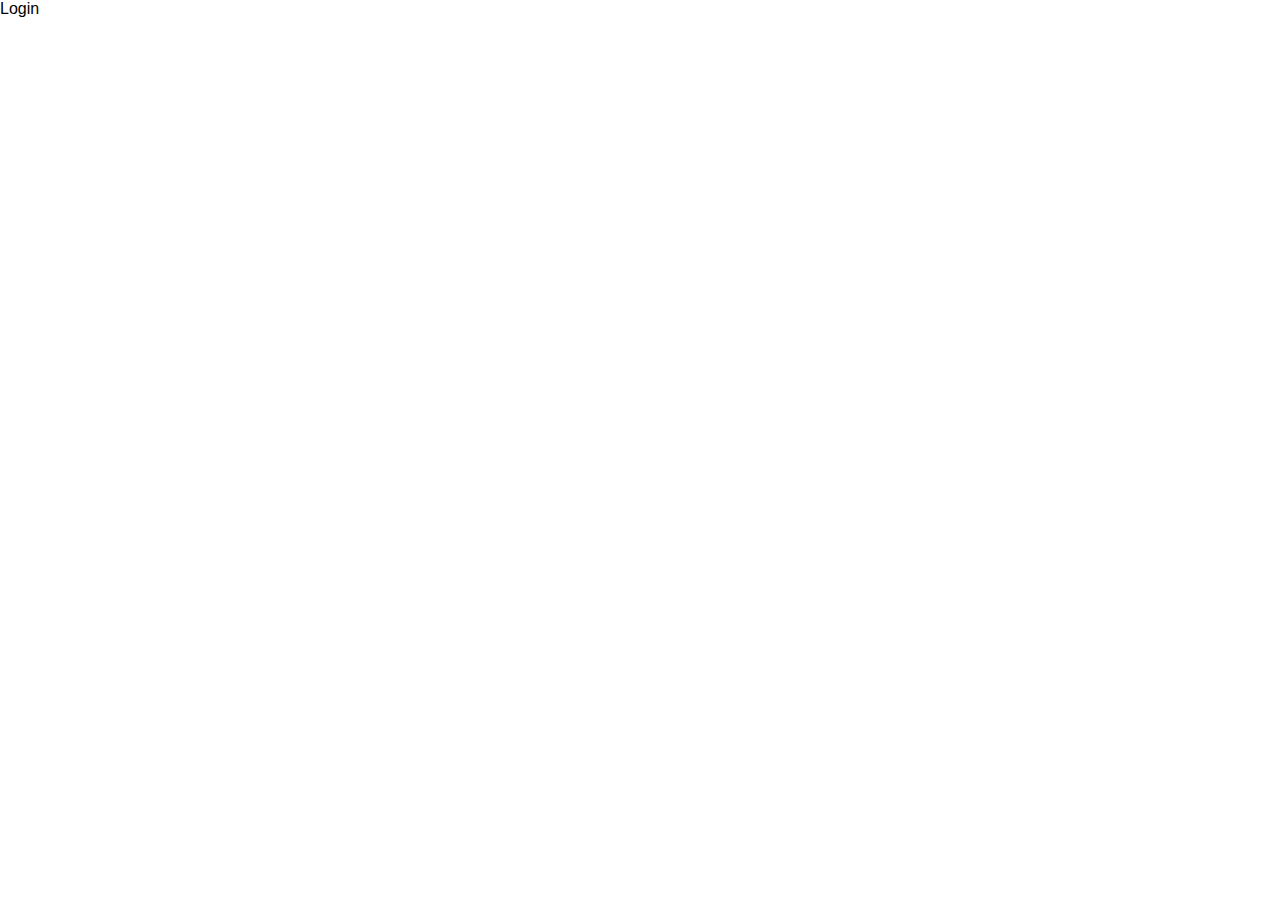
==== login.html @ 626d00bc "sign up page added" ====
<!DOCTYPE html>
<html lang="en">
<head>
    <meta charset="UTF-8">
    <meta http-equiv="X-UA-Compatible" content="IE=edge">
    <meta name="viewport" content="width=device-width, initial-scale=1.0">
    <link rel="stylesheet" href="css/style.css">
    <title>Gmail</title>
</head>
<body>
    Login
</body>
<script src="js/script.js"></script>
</html>
---- css/style.css ----
@import url('https://fonts.googleapis.com/css2?family=Roboto:wght@100;300;400;500;700;900&display=swap');
@import url('https://fonts.googleapis.com/css2?family=Noto+Sans:wght@100;200;300;400;500;600;700;800;900&display=swap');

* {
    font-family: "Google Sans", "Noto Sans Myanmar UI", arial, sans-serif;
    margin: 0px;
    padding: 0px;
}

div {
    margin: 0;
    padding: 0;
}

ul {
    list-style: none;
}

a {
    text-decoration: none;
}

.btns {}

/* Sign-Up */

.signup {}

.signup-container {
    width: 750px;
    margin: 0px auto;
    padding: 40px;
    position: absolute;
    top: 50%;
    left: 50%;
    transform: translate(-50%, -50%);
}

.border {
    border: 1px solid #dadce0;
    border-radius: 8px;
}

.signup-content {
    display: flex;
}

.signup-content>.content-left {}

.signup-content>.content-right {
    padding-left: 50px;
    padding-top: 100px;
    text-align: center;

}

.content-right>.content-image {}

.content-right>.content-tagline>p {
    font-weight: 300;
    font-size: 16px;
    color: #202124;
    font-family: roboto, "Noto Sans Myanmar UI", arial, sans-serif;
}

.content-left>.logo>img {
    width: 100px;
}

.w-100 {
    width: 100%;
}

.signup-headings>h3 {
    font-family: "Google Sans", "Noto Sans Myanmar UI", arial, sans-serif;
    font-size: 24px;
    font-weight: 400;
    line-height: 1.3333;
    padding: 15px 0px;
}

.signup-text>p {
    font-family: roboto, "Noto Sans Myanmar UI", arial, sans-serif;
    color: #202124;
    font-size: 16px;
    font-weight: 400;
    letter-spacing: 0.1px;
    line-height: 1.5;
    padding-bottom: 20px;
}

.w-50 {
    width: 50%;
}

.input-flex {
    display: flex;
    justify-content: space-between;
    gap: 10px;
}

.input-box {
    position: relative;
    margin: 10px 0px;
}

.input {
    box-sizing: border-box;
    background-color: #ffffff;
    border-radius: 4px;
    border: 1px solid rgb(218, 220, 224);
    color: #202124;
    padding: 6px 8px;
    height: 35px;
    width: 100%;
    transition: .25s;
}

input:focus {
    outline: none;
    border: 1px solid #1a73e8;
}

.input-label {
    position: absolute;
    color: #6c6f72;
    font-size: 14px;
    font-weight: 400px;
    overflow: hidden;
    text-overflow: ellipsis;
    white-space: nowrap;
    top: 8px;
    left: 8px;
    padding: 0px 5px;
    transition: .25s;
}

.input:focus+.input-label {
    color: #1a73e8;
}

.input-box.active .input-label,
.input:focus+.input-label,
.input:active+.input-label {
    top: -6px;
    background-color: #ffffff;
    font-size: 11px;
}

.error {
    border-color: #d93025;
}

.error+.input-label {}

.err-txt {
    font-family: roboto;
    font-size: 12px;
    color: #d93025;
    padding: 5px 0px;
}

.info-text {
    font-family: roboto;
    font-size: 12px;
    padding: 0px 10px;
    color: #6c6f72;
}

.input-check {
    display: flex;
    align-items: center;
}

.check-text {
    padding: 0px 10px;
    color: #3b3b3b;
    font-size: 14px;
}

.checkbox {
    display: flex;
}

input[type=checkbox] {
    width: 20px;
}

.form-bottom {
    padding-top: 60px;
    align-items: center;
}

.link-btn>a {
    font-family: "Google Sans", Roboto, Arial, sans-serif;
    font-weight: 500;
    color: #1a73e8;
    font-size: 14px;
    padding: 10px 15px;
}

.link-btn>a:hover {
    background: #f5f9ff;
    border-radius: 4px;
    color: #0e5fc9;
}

.input-btn>button {
    font-family: "Google Sans", Roboto, Arial, sans-serif;
    font-weight: 500;
    background: #1a73e8;
    color: #ffffff;
    padding: 10px 20px;
    border: none;
    border-radius: 4px;
    font-size: 14px;
}

.input-btn>button:hover {
    background-color: #1661c4;
    cursor: pointer;
    box-shadow: 0 1px 2px 0 rgb(60 64 67 / 30%), 0 1px 3px 1px rgb(60 64 67 / 15%);
    /* box-shadow: 0 1px 2px 0 var(--gm-fillbutton-keyshadow-color, rgba(60, 64, 67, .3)), 0 1px 3px 1px var(--gm-fillbutton-ambientshadow-color, rgba(60, 64, 67, .15)); */
}
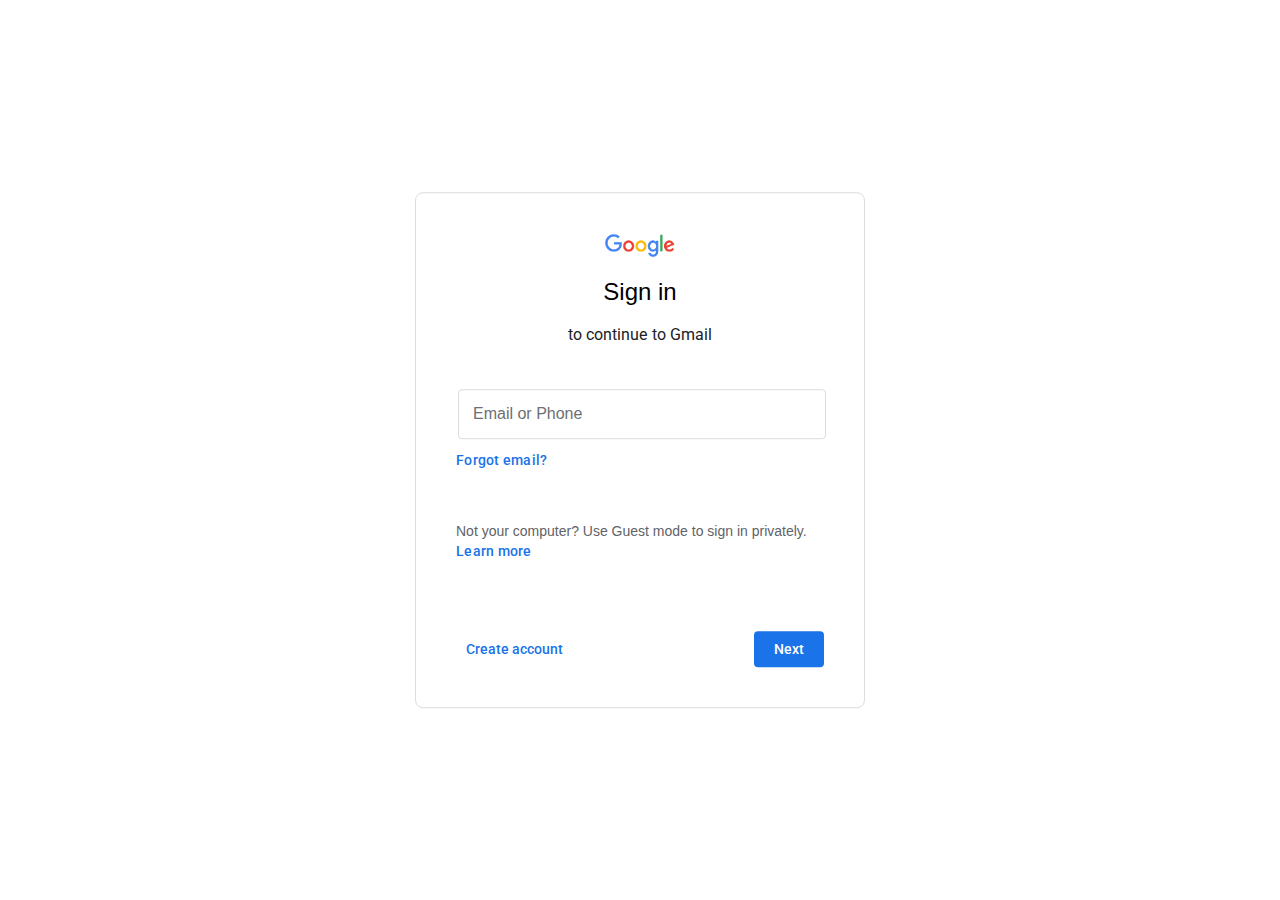
==== commit 1e6f6c87: "login mail added with varification" ====
--- a/login.html
+++ b/login.html
@@ -1,5 +1,6 @@
 <!DOCTYPE html>
 <html lang="en">
+
 <head>
     <meta charset="UTF-8">
     <meta http-equiv="X-UA-Compatible" content="IE=edge">
@@ -7,8 +8,58 @@
     <link rel="stylesheet" href="css/style.css">
     <title>Gmail</title>
 </head>
+
 <body>
-    Login
+    <section class="login">
+        <div class="login-container ">
+            <div class="login-content border">
+                <div class="login-header">
+                    <div class="logo">
+                        <img src="./images/google-logo.png" alt="Google Logo">
+                    </div>
+                    <div class="login-taglines">
+                        <div class="login-headings">
+                            <h3>Sign in</h3>
+                        </div>
+                        <div class="login-text">
+                            <p>to continue to Gmail</p>
+                        </div>
+                    </div>
+
+                </div>
+                <div class="signup-forms">
+                    <form action="pass.html" method="post" name="mailForm">
+                        <div class="input-box w-100" onchange="isActive()">
+                            <input type="text" class="input login-input" name="email" id="email">
+                            <label for="email" class="input-label login-label">Email or Phone</label>
+                            <span id="mail-error"></span>
+                        </div>
+                        <div class="forgot-mail">
+                            <a href="#">Forgot email?</a>
+                        </div>
+                        <div class="login-desc">
+                            <p>Not your computer? Use Guest mode to sign in privately.
+                                <span class="learn-more">
+                                    <a href="#">Learn more</a>
+                                </span>
+
+                            </p>
+                        </div>
+                        <div class="form-bottom">
+                            <div class="link-btn">
+                                <a href="signup.html">Create account</a>
+                            </div>
+                            <div class="input-btn">
+                                <button type="submit">Next</button>
+                            </div>
+                        </div>
+                    </form>
+                </div>
+            </div>
+        </div>
+    </section>
 </body>
 <script src="js/script.js"></script>
+<script src="js/varification.js"></script>
+
 </html>--- a/css/style.css
+++ b/css/style.css
@@ -29,11 +29,25 @@
 .signup-container {
     width: 750px;
     margin: 0px auto;
-    padding: 40px;
     position: absolute;
     top: 50%;
     left: 50%;
     transform: translate(-50%, -50%);
+    transition: .2s;
+}
+
+.login-container {
+    width: 450px;
+    margin: 0px auto;
+    position: absolute;
+    top: 50%;
+    left: 50%;
+    transform: translate(-50%, -50%);
+    transition: .2s;
+}
+
+.login-content {
+    padding: 40px;
 }
 
 .border {
@@ -43,6 +57,7 @@
 
 .signup-content {
     display: flex;
+    padding: 40px;
 }
 
 .signup-content>.content-left {}
@@ -63,15 +78,25 @@
     font-family: roboto, "Noto Sans Myanmar UI", arial, sans-serif;
 }
 
+.login-header {
+    text-align: center;
+}
+
+.login-header>.logo>img {
+    width: 70px;
+
+}
+
 .content-left>.logo>img {
-    width: 100px;
+    width: 70px;
 }
 
 .w-100 {
     width: 100%;
 }
 
-.signup-headings>h3 {
+.signup-headings>h3,
+.login-headings>h3 {
     font-family: "Google Sans", "Noto Sans Myanmar UI", arial, sans-serif;
     font-size: 24px;
     font-weight: 400;
@@ -79,7 +104,8 @@
     padding: 15px 0px;
 }
 
-.signup-text>p {
+.signup-text>p,
+.login-text>p {
     font-family: roboto, "Noto Sans Myanmar UI", arial, sans-serif;
     color: #202124;
     font-size: 16px;
@@ -101,7 +127,7 @@
 
 .input-box {
     position: relative;
-    margin: 10px 0px;
+    margin-top: 20px;
 }
 
 .input {
@@ -114,11 +140,22 @@
     height: 35px;
     width: 100%;
     transition: .25s;
+    margin: 2px;
+}
+
+.login-input {
+    font-size: 16px;
+    height: 50px;
+    padding: 13px 15px;
 }
 
 input:focus {
     outline: none;
-    border: 1px solid #1a73e8;
+    border: 2px solid #1a73e8;
+}
+
+input.error:focus {
+    border: 2px solid #d93025;
 }
 
 .input-label {
@@ -135,13 +172,22 @@
     transition: .25s;
 }
 
+.login-label {
+    font-size: 16px;
+    top: 18px;
+    left: 12px;
+}
+
 .input:focus+.input-label {
     color: #1a73e8;
 }
 
+.input.error:focus+.input-label {
+    color: #d93025;
+}
+
 .input-box.active .input-label,
-.input:focus+.input-label,
-.input:active+.input-label {
+.input:focus+.input-label {
     top: -6px;
     background-color: #ffffff;
     font-size: 11px;
@@ -158,12 +204,15 @@
     font-size: 12px;
     color: #d93025;
     padding: 5px 0px;
+    display: flex;
+    gap: 10px;
+    align-items: flex-end;
 }
 
 .info-text {
     font-family: roboto;
     font-size: 12px;
-    padding: 0px 10px;
+    padding: 5px 10px;
     color: #6c6f72;
 }
 
@@ -186,7 +235,33 @@
     width: 20px;
 }
 
+.forgot-mail,
+.login-desc {
+    padding: 10px 0px;
+}
+
+.forgot-mail>a,
+.learn-more>a {
+    font-family: roboto, "Noto Sans Myanmar UI", arial, sans-serif;
+    color: #1a73e8;
+    font-weight: 500;
+    font-size: 14px;
+    letter-spacing: .25px;
+}
+
+.login-desc {
+    margin-top: 32px;
+}
+
+.login-desc>p {
+    color: #5f6368;
+    font-size: 14px;
+    line-height: 1.4286;
+}
+
 .form-bottom {
+    display: flex;
+    justify-content: space-between;
     padding-top: 60px;
     align-items: center;
 }
@@ -196,7 +271,7 @@
     font-weight: 500;
     color: #1a73e8;
     font-size: 14px;
-    padding: 10px 15px;
+    padding: 10px;
 }
 
 .link-btn>a:hover {
@@ -221,4 +296,43 @@
     cursor: pointer;
     box-shadow: 0 1px 2px 0 rgb(60 64 67 / 30%), 0 1px 3px 1px rgb(60 64 67 / 15%);
     /* box-shadow: 0 1px 2px 0 var(--gm-fillbutton-keyshadow-color, rgba(60, 64, 67, .3)), 0 1px 3px 1px var(--gm-fillbutton-ambientshadow-color, rgba(60, 64, 67, .15)); */
+}
+
+@media only screen and (max-width: 900px) {
+    .signup-container {
+        width: 450px;
+    }
+
+    .content-right {
+        display: none;
+    }
+
+    .signup-content {
+        display: block;
+    }
+}
+
+@media only screen and (max-width:600px) {
+    .border {
+        border: none;
+    }
+
+    .signup-container {
+        width: 100%;
+    }
+
+    .input-flex {
+        display: block;
+    }
+
+    .w-50 {
+        width: 100%;
+    }
+
+}
+
+@media only screen and (max-width:450px) {
+    .signup-content {
+        padding: 40px 20px;
+    }
 }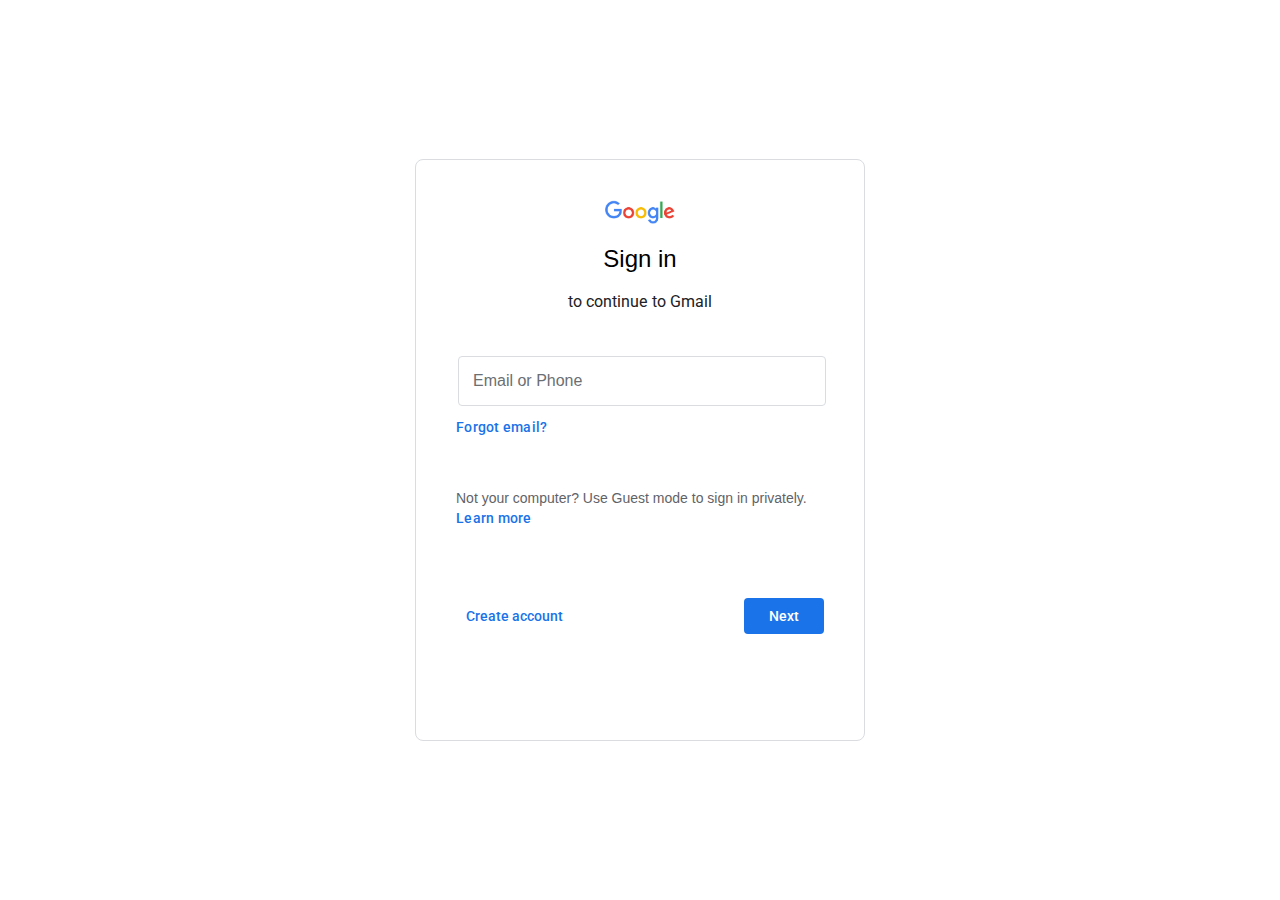
==== commit 41f48693: "functions updated" ====
--- a/login.html
+++ b/login.html
@@ -28,12 +28,12 @@
 
                 </div>
                 <div class="signup-forms">
-                    <form action="pass.html" method="post" name="mailForm">
+                    <form action="pass.html" name="mailForm" id="mailForm">
                         <div class="input-box w-100" onchange="isActive()">
-                            <input type="text" class="input login-input" name="email" id="email">
+                            <input type="text" class="input login-input" name="email" id="login-email">
                             <label for="email" class="input-label login-label">Email or Phone</label>
-                            <span id="mail-error"></span>
                         </div>
+                        <div id="login-mail-error"></div>
                         <div class="forgot-mail">
                             <a href="#">Forgot email?</a>
                         </div>
@@ -50,7 +50,7 @@
                                 <a href="signup.html">Create account</a>
                             </div>
                             <div class="input-btn">
-                                <button type="submit">Next</button>
+                                <button type="submit" onclick="mailSubmit()">Next</button>
                             </div>
                         </div>
                     </form>
@@ -60,6 +60,6 @@
     </section>
 </body>
 <script src="js/script.js"></script>
-<script src="js/varification.js"></script>
+<script src="js/validation.js"></script>
 
 </html>--- a/css/style.css
+++ b/css/style.css
@@ -48,6 +48,8 @@
 
 .login-content {
     padding: 40px;
+    height: auto;
+    min-height: 500px;
 }
 
 .border {
@@ -148,6 +150,39 @@
     height: 50px;
     padding: 13px 15px;
 }
+.login-link{
+    width: 100%;
+}
+
+.login-mail-link {
+    display: flex;
+    justify-content: center;
+    border-radius: 16px;
+    align-items: flex-start;
+    background: #fff;
+    border: 1px solid #dadce0;
+    color: #3c4043;
+    cursor: pointer;
+    padding: 5px 10px;
+}
+
+.login-mail-link:hover {
+    background: rgba(60, 64, 67, 0.039)
+}
+
+.login-mail-link>.mail-icon>svg,
+.login-mail-link>.down-arrow>svg {
+    width: 20px;
+    padding: 0px 5px;
+}
+
+.login-mail-link>.mail-name>p {
+    font-family: "Google Sans", "Noto Sans Myanmar UI", arial, sans-serif;
+    color: #3c4043;
+    font-size: 16px;
+    font-weight: 500;
+    letter-spacing: 0.25px;
+}
 
 input:focus {
     outline: none;
@@ -162,14 +197,14 @@
     position: absolute;
     color: #6c6f72;
     font-size: 14px;
-    font-weight: 400px;
+    font-weight: 400;
     overflow: hidden;
     text-overflow: ellipsis;
     white-space: nowrap;
-    top: 8px;
+    top: 10px;
     left: 8px;
     padding: 0px 5px;
-    transition: .25s;
+    transition: .20s;
 }
 
 .login-label {
@@ -182,11 +217,12 @@
     color: #1a73e8;
 }
 
-.input.error:focus+.input-label {
+.input.error:focus+.input-label,
+.input.error.active+.input-label {
     color: #d93025;
 }
 
-.input-box.active .input-label,
+.input.active+.input-label,
 .input:focus+.input-label {
     top: -6px;
     background-color: #ffffff;
@@ -206,7 +242,6 @@
     padding: 5px 0px;
     display: flex;
     gap: 10px;
-    align-items: flex-end;
 }
 
 .info-text {
@@ -279,13 +314,13 @@
     border-radius: 4px;
     color: #0e5fc9;
 }
-
+.input-btn>a,
 .input-btn>button {
     font-family: "Google Sans", Roboto, Arial, sans-serif;
     font-weight: 500;
     background: #1a73e8;
     color: #ffffff;
-    padding: 10px 20px;
+    padding: 10px 25px;
     border: none;
     border-radius: 4px;
     font-size: 14px;
@@ -317,7 +352,8 @@
         border: none;
     }
 
-    .signup-container {
+    .signup-container,
+    .login-container {
         width: 100%;
     }
 
